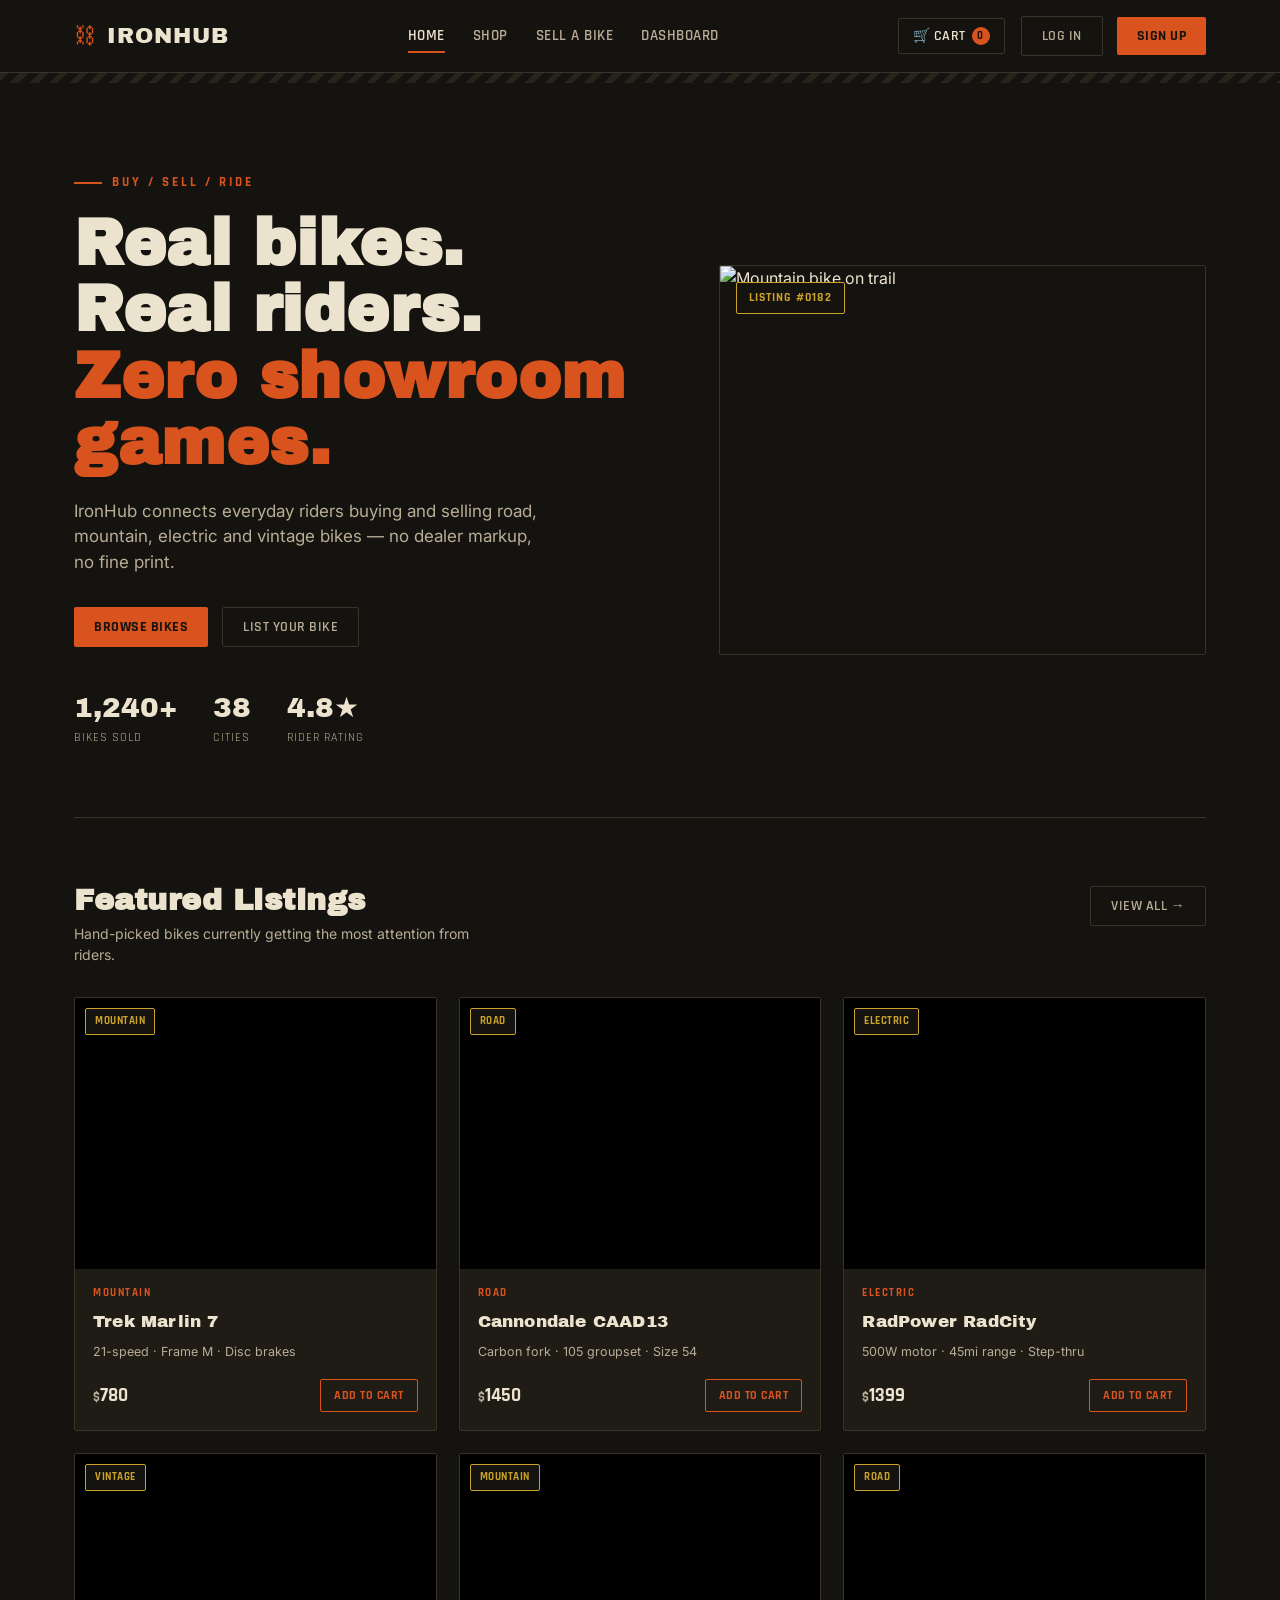
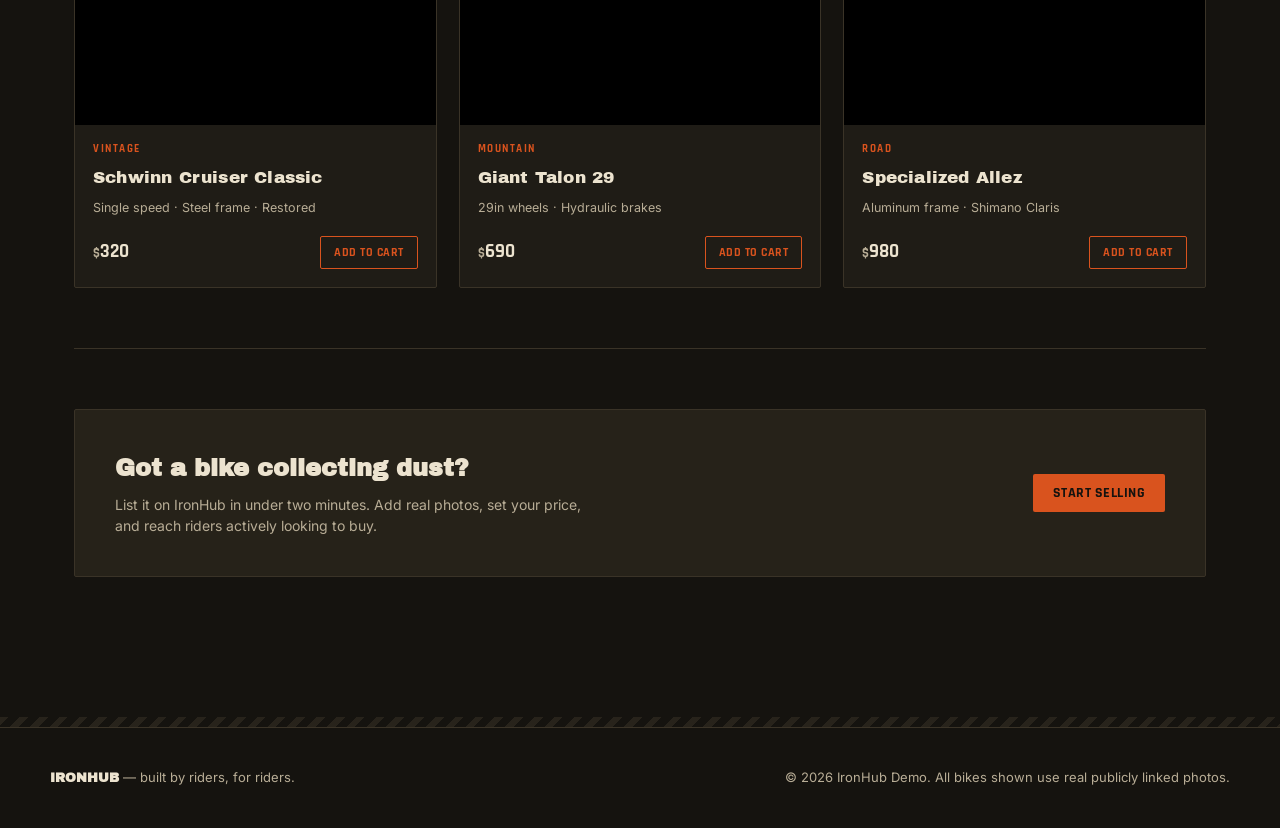
==== index.html @ fb8ee3e2 "First commit" ====
<!DOCTYPE html>
<html lang="en">
<head>
<meta charset="UTF-8">
<meta name="viewport" content="width=device-width, initial-scale=1.0">
<title>IRONHUB — Bikes Bought & Sold</title>
<link rel="preconnect" href="https://fonts.googleapis.com">
<link href="https://fonts.googleapis.com/css2?family=Rajdhani:wght@500;600;700&family=Archivo+Black&family=Inter:wght@400;500;600&display=swap" rel="stylesheet">
<link rel="stylesheet" href="style.css">
</head>
<body>

<!-- ===================== HEADER ===================== -->
<header>
  <div class="nav-wrap">
    <div class="brand" onclick="goTo('home')" style="cursor:pointer;"><span class="dot">⛓</span> IRONHUB</div>
    <nav class="links">
      <a href="#" onclick="goTo('home')" data-view="home">Home</a>
      <a href="#" onclick="goTo('shop')" data-view="shop">Shop</a>
      <a href="#" onclick="goTo('sell')" data-view="sell">Sell a Bike</a>
      <a href="#" onclick="goTo('dashboard')" data-view="dashboard">Dashboard</a>
    </nav>
    <div class="nav-right">
      <button class="icon-btn" onclick="openCart()">🛒 Cart <span class="cart-count" id="cartCount">0</span></button>
      <span id="authArea"></span>
    </div>
  </div>
</header>
<div class="tread"></div>

<main>

  <!-- ===================== HOME VIEW ===================== -->
  <section class="view active" id="view-home">
    <div class="hero">
      <div class="hero-grid">
        <div>
          <div class="eyebrow">Buy / Sell / Ride</div>
          <h1>Real bikes.<br>Real riders.<br><span>Zero showroom games.</span></h1>
          <p class="lead">IronHub connects everyday riders buying and selling road, mountain, electric and vintage bikes — no dealer markup, no fine print.</p>
          <div class="hero-ctas">
            <button class="btn-primary" onclick="goTo('shop')">Browse Bikes</button>
            <button class="btn-ghost" onclick="goTo('sell')">List Your Bike</button>
          </div>
          <div class="hero-stats">
            <div class="stat"><div class="num">1,240+</div><div class="lbl">Bikes Sold</div></div>
            <div class="stat"><div class="num">38</div><div class="lbl">Cities</div></div>
            <div class="stat"><div class="num">4.8★</div><div class="lbl">Rider Rating</div></div>
          </div>
        </div>
        <div class="hero-photo">
          <span class="tag-stamp">Listing #0182</span>
          <img src="https://images.unsplash.com/photo-1485965120184-e220f721d03e?w=900&q=80" alt="Mountain bike on trail">
        </div>
      </div>
    </div>

    <div class="section">
      <div class="section-head">
        <div><h2>Featured Listings</h2><p>Hand-picked bikes currently getting the most attention from riders.</p></div>
        <button class="btn-ghost" onclick="goTo('shop')">View All →</button>
      </div>
      <div class="grid" id="featuredGrid"></div>
    </div>

    <div class="section" style="border-bottom:none;">
      <div class="sell-banner">
        <div>
          <h3>Got a bike collecting dust?</h3>
          <p>List it on IronHub in under two minutes. Add real photos, set your price, and reach riders actively looking to buy.</p>
        </div>
        <button class="btn-primary" onclick="goTo('sell')">Start Selling</button>
      </div>
    </div>
  </section>

  <!-- ===================== SHOP VIEW ===================== -->
  <section class="view" id="view-shop">
    <div class="section-head" style="margin-top:40px;">
      <div><h2>All Bikes</h2><p>Filter by category to find the right ride.</p></div>
    </div>
    <div class="filter-bar" id="filterBar"></div>
    <div class="grid" id="shopGrid"></div>
  </section>

  <!-- ===================== SELL VIEW ===================== -->
  <section class="view" id="view-sell">
    <div class="auth-wrap" style="max-width:560px;">
      <div class="auth-card">
        <h2>List Your Bike</h2>
        <p class="sub">Paste a real photo link (e.g. copied from Chrome — right click an image → "Copy image address") and fill in the details below.</p>
        <div class="form-msg" id="sellMsg"></div>
        <form id="sellForm">
          <div class="field">
            <label>Bike Title</label>
            <input type="text" id="sellTitle" placeholder="e.g. Trek Marlin 7 Mountain Bike" required>
          </div>
          <div class="field-row">
            <div class="field">
              <label>Category</label>
              <select id="sellCategory">
                <option>Mountain</option>
                <option>Road</option>
                <option>Electric</option>
                <option>Vintage</option>
                <option>Kids</option>
                <option>Yamaha</option>
                <option>KTM</option>
                <option>Honda</option>
                <option>Bajaj</option>
                <option>Royal Enfield</option>
                <option>Triumph</option>
                <option>Benelli</option>
                <option>Ducati</option>
                <option>Italian Bike</option>
              </select>
            </div>
            <div class="field">
              <label>Price (USD)</label>
              <input type="number" id="sellPrice" placeholder="450" min="1" required>
            </div>
          </div>
          <div class="field">
            <label>Condition / Specs</label>
            <input type="text" id="sellSpecs" placeholder="e.g. 21-speed, frame size M, used 1 year">
          </div>
          <div class="field">
            <label>Image URL (paste link copied from Chrome)</label>
            <input type="url" id="sellImage" placeholder="https://..." required oninput="previewListingImage()">
            <div class="listing-photo-preview" id="listingPreview">Photo preview will appear here</div>
          </div>
          <button class="btn-primary btn-block" type="submit">Publish Listing</button>
        </form>
      </div>
    </div>
  </section>

  <!-- ===================== LOGIN VIEW ===================== -->
  <section class="view" id="view-login">
    <div class="auth-wrap">
      <div class="auth-card">
        <h2>Welcome back</h2>
        <p class="sub">Log in to manage orders and listings.</p>
        <div class="form-msg" id="loginMsg"></div>
        <form id="loginForm">
          <div class="field">
            <label>Email</label>
            <input type="email" id="loginEmail" required>
          </div>
          <div class="field">
            <label>Password</label>
            <input type="password" id="loginPassword" required>
          </div>
          <button class="btn-primary btn-block" type="submit">Log In</button>
        </form>
        <p class="auth-switch">New here? <a href="#" onclick="goTo('signup')">Create an account</a></p>
        <p class="center-note">Demo tip: sign up first — accounts are stored locally in your browser.</p>
      </div>
    </div>
  </section>

  <!-- ===================== SIGNUP VIEW ===================== -->
  <section class="view" id="view-signup">
    <div class="auth-wrap">
      <div class="auth-card">
        <h2>Create your account</h2>
        <p class="sub">Join IronHub to buy or sell bikes.</p>
        <div class="form-msg" id="signupMsg"></div>
        <form id="signupForm">
          <div class="field">
            <label>Full Name</label>
            <input type="text" id="signupName" required>
          </div>
          <div class="field">
            <label>Email</label>
            <input type="email" id="signupEmail" required>
          </div>
          <div class="field">
            <label>Password</label>
            <input type="password" id="signupPassword" required minlength="4">
          </div>
          <button class="btn-primary btn-block" type="submit">Sign Up</button>
        </form>
        <p class="auth-switch">Already have an account? <a href="#" onclick="goTo('login')">Log in</a></p>
      </div>
    </div>
  </section>

  <!-- ===================== DASHBOARD VIEW ===================== -->
  <section class="view" id="view-dashboard">
    <div class="dash-grid" style="margin-top:40px;">
      <div class="dash-side">
        <div class="dash-avatar" id="dashAvatar">?</div>
        <h4 id="dashName">Guest</h4>
        <div class="email" id="dashEmail">Not logged in</div>
        <div class="dash-nav">
          <button class="active" data-panel="overview" onclick="setDashPanel('overview')">Overview</button>
          <button data-panel="orders" onclick="setDashPanel('orders')">My Orders</button>
          <button data-panel="listings" onclick="setDashPanel('listings')">My Listings</button>
          <button data-panel="profile" onclick="setDashPanel('profile')">Profile</button>
        </div>
      </div>
      <div class="dash-panel" id="dashPanel"></div>
    </div>
  </section>

  <!-- ===================== CHECKOUT VIEW ===================== -->
  <section class="view" id="view-checkout">
    <div class="section-head" style="margin-top:40px;">
      <div><h2>Checkout</h2><p>Review your order and complete payment.</p></div>
    </div>
    <div class="checkout-grid">
      <div>
        <div class="summary-card" style="margin-bottom:20px;">
          <h3 style="font-family:var(--font-display);font-size:18px;margin-bottom:14px;">Shipping Details</h3>
          <div class="field-row">
            <div class="field"><label>Full Name</label><input type="text" id="shipName" required></div>
            <div class="field"><label>Phone</label><input type="text" id="shipPhone" required></div>
          </div>
          <div class="field"><label>Address</label><input type="text" id="shipAddress" required></div>
          <div class="field-row">
            <div class="field"><label>City</label><input type="text" id="shipCity" required></div>
            <div class="field"><label>ZIP Code</label><input type="text" id="shipZip" required></div>
          </div>
        </div>

        <div class="summary-card">
          <h3 style="font-family:var(--font-display);font-size:18px;margin-bottom:14px;">Payment Method</h3>
          <div class="pay-methods">
            <button class="pay-method active" data-method="card" onclick="setPayMethod('card')">Card</button>
            <button class="pay-method" data-method="upi" onclick="setPayMethod('upi')">UPI</button>
            <button class="pay-method" data-method="cod" onclick="setPayMethod('cod')">Cash on Delivery</button>
          </div>

          <div id="payCardFields">
            <div class="card-art">
              <div class="row"><span>IRONHUB CARD</span><span>💳</span></div>
              <div class="num" id="cardArtNum">•••• •••• •••• ••••</div>
              <div class="row"><span id="cardArtName">CARD HOLDER</span><span id="cardArtExp">MM/YY</span></div>
            </div>
            <div class="field"><label>Card Number</label><input type="text" id="cardNumber" placeholder="4242 4242 4242 4242" maxlength="19" oninput="formatCardNumber(this)"></div>
            <div class="field-row">
              <div class="field"><label>Card Holder Name</label><input type="text" id="cardName" placeholder="Name on card"></div>
            </div>
            <div class="field-row">
              <div class="field"><label>Expiry</label><input type="text" id="cardExpiry" placeholder="MM/YY" maxlength="5"></div>
              <div class="field"><label>CVV</label><input type="password" id="cardCvv" placeholder="•••" maxlength="3"></div>
            </div>
          </div>
          <div id="payUpiFields" style="display:none;">
            <div class="field"><label>UPI ID</label><input type="text" id="upiId" placeholder="yourname@bank"></div>
          </div>
          <div id="payCodNote" style="display:none;color:var(--bone-dim);font-size:13px;padding:10px 0;">Pay in cash when your bike arrives. A small COD verification fee may apply.</div>

          <div class="form-msg" id="checkoutMsg"></div>
          <button class="btn-primary btn-block" onclick="placeOrder()" style="margin-top:10px;">Place Order & Pay</button>
        </div>
      </div>

      <div class="summary-card">
        <h3 style="font-family:var(--font-display);font-size:18px;margin-bottom:14px;">Order Summary</h3>
        <div id="checkoutItems"></div>
        <div class="summary-line"><span>Subtotal</span><span id="sumSubtotal">$0</span></div>
        <div class="summary-line"><span>Shipping</span><span id="sumShipping">$25</span></div>
        <div class="summary-line"><span>Tax (8%)</span><span id="sumTax">$0</span></div>
        <div class="summary-line total"><span>Total</span><span id="sumTotal">$0</span></div>
      </div>
    </div>
  </section>

  <!-- ===================== ORDER SUCCESS VIEW ===================== -->
  <section class="view" id="view-success">
    <div class="auth-wrap" style="text-align:center;">
      <div class="auth-card">
        <div style="font-size:50px;margin-bottom:10px;">✅</div>
        <h2>Order Confirmed!</h2>
        <p class="sub" id="successText">Your bike is on its way.</p>
        <button class="btn-primary btn-block" onclick="goTo('dashboard'); setDashPanel('orders');">View My Orders</button>
        <button class="btn-ghost btn-block" style="margin-top:10px;" onclick="goTo('shop')">Continue Shopping</button>
      </div>
    </div>
  </section>

</main>

<div class="tread"></div>
<footer>
  <div class="footer-wrap">
    <div><strong style="font-family:var(--font-display);color:var(--bone);">IRONHUB</strong> — built by riders, for riders.</div>
    <div>© 2026 IronHub Demo. All bikes shown use real publicly linked photos.</div>
  </div>
</footer>

<!-- ===================== CART DRAWER ===================== -->
<div class="drawer-overlay" id="drawerOverlay" onclick="closeCart()"></div>
<div class="drawer" id="cartDrawer">
  <div class="drawer-head">
    <h3>Your Cart</h3>
    <button class="drawer-close" onclick="closeCart()">×</button>
  </div>
  <div class="drawer-body" id="drawerBody"></div>
  <div class="drawer-foot">
    <div class="total-row"><span>Total</span><span id="drawerTotal">$0</span></div>
    <button class="btn-primary btn-block" onclick="goToCheckout()">Checkout</button>
  </div>
</div>

<script src="script.js"></script>
</body>
</html>
---- style.css ----
/* ===================== TOKENS ===================== */
:root{
  --asphalt:#15130F;
  --panel:#1F1C16;
  --panel2:#262219;
  --line:#3A3327;
  --bone:#ECE3CF;
  --bone-dim:#B8AD96;
  --rust:#D9531E;
  --rust-dark:#A23F16;
  --brass:#C9A227;
  --green-ok:#5C8A4E;
  --red-err:#C0392B;
  --radius:2px;
  --font-display:'Archivo Black', sans-serif;
  --font-mech:'Rajdhani', sans-serif;
  --font-body:'Inter', sans-serif;
}
*{margin:0;padding:0;box-sizing:border-box;}
html{scroll-behavior:smooth;}
body{
  background:var(--asphalt);
  color:var(--bone);
  font-family:var(--font-body);
  line-height:1.5;
  min-height:100vh;
}
a{color:inherit;text-decoration:none;}
button{font-family:var(--font-mech);cursor:pointer;border:none;background:none;color:inherit;}
input,select,textarea{font-family:var(--font-body);}
:focus-visible{outline:2px solid var(--brass);outline-offset:2px;}
img{display:block;max-width:100%;}

/* tire tread divider */
.tread{
  height:10px;
  background-image:repeating-linear-gradient(135deg, var(--line) 0 6px, transparent 6px 14px);
  opacity:.5;
}

/* ===================== HEADER ===================== */
header{
  position:sticky;top:0;z-index:50;
  background:var(--asphalt);
  border-bottom:1px solid var(--line);
}
.nav-wrap{
  max-width:1180px;margin:0 auto;padding:16px 24px;
  display:flex;align-items:center;justify-content:space-between;gap:24px;
}
.brand{
  font-family:var(--font-display);
  font-size:22px;letter-spacing:1px;
  display:flex;align-items:center;gap:10px;
}
.brand .dot{color:var(--rust);}
nav.links{display:flex;gap:28px;align-items:center;font-family:var(--font-mech);font-weight:600;font-size:15px;letter-spacing:.5px;text-transform:uppercase;}
nav.links a{color:var(--bone-dim);transition:color .15s;position:relative;padding:4px 0;}
nav.links a:hover, nav.links a.active{color:var(--bone);}
nav.links a.active::after{content:'';position:absolute;left:0;right:0;bottom:-2px;height:2px;background:var(--rust);}
.nav-right{display:flex;align-items:center;gap:16px;}
.icon-btn{
  display:flex;align-items:center;gap:6px;
  font-family:var(--font-mech);font-weight:600;font-size:14px;text-transform:uppercase;letter-spacing:.5px;
  color:var(--bone);padding:8px 14px;border:1px solid var(--line);border-radius:var(--radius);
  transition:border-color .15s, background .15s;
}
.icon-btn:hover{border-color:var(--rust);background:var(--panel);}
.cart-count{
  background:var(--rust);color:var(--asphalt);font-size:11px;font-weight:700;
  border-radius:50%;width:18px;height:18px;display:flex;align-items:center;justify-content:center;
}
.btn-primary{
  background:var(--rust);color:var(--asphalt);font-weight:700;
  padding:10px 20px;border-radius:var(--radius);text-transform:uppercase;letter-spacing:.5px;font-size:14px;
  transition:background .15s, transform .1s;
}
.btn-primary:hover{background:#E8662E;}
.btn-primary:active{transform:scale(.98);}
.btn-ghost{
  border:1px solid var(--line);padding:10px 20px;border-radius:var(--radius);
  text-transform:uppercase;font-size:14px;letter-spacing:.5px;font-weight:600;color:var(--bone-dim);
  transition:all .15s;
}
.btn-ghost:hover{border-color:var(--bone-dim);color:var(--bone);}
.btn-block{width:100%;display:block;text-align:center;}

/* mobile nav toggle */
.burger{display:none;font-size:24px;color:var(--bone);}
@media (max-width:860px){
  nav.links{display:none;}
  .burger{display:block;}
}

/* ===================== LAYOUT ===================== */
main{max-width:1180px;margin:0 auto;padding:0 24px 80px;}
.view{display:none;}
.view.active{display:block;}

/* ===================== HERO ===================== */
.hero{
  position:relative;
  padding:90px 0 70px;
  border-bottom:1px solid var(--line);
  overflow:hidden;
}
.hero-grid{display:grid;grid-template-columns:1.1fr .9fr;gap:50px;align-items:center;}
@media(max-width:860px){.hero-grid{grid-template-columns:1fr;}}
.eyebrow{
  font-family:var(--font-mech);color:var(--rust);text-transform:uppercase;letter-spacing:3px;font-size:13px;font-weight:700;
  margin-bottom:18px;display:flex;align-items:center;gap:10px;
}
.eyebrow::before{content:'';width:28px;height:2px;background:var(--rust);}
.hero h1{
  font-family:var(--font-display);
  font-size:clamp(40px,6vw,64px);
  line-height:1.04;
  letter-spacing:.5px;
  margin-bottom:22px;
}
.hero h1 span{color:var(--rust);}
.hero p.lead{color:var(--bone-dim);font-size:17px;max-width:480px;margin-bottom:32px;}
.hero-ctas{display:flex;gap:14px;margin-bottom:40px;}
.hero-stats{display:flex;gap:36px;}
.stat .num{font-family:var(--font-display);font-size:28px;color:var(--bone);}
.stat .lbl{font-family:var(--font-mech);font-size:12px;text-transform:uppercase;letter-spacing:1px;color:var(--bone-dim);}
.hero-photo{
  position:relative;border:1px solid var(--line);border-radius:var(--radius);overflow:hidden;
  aspect-ratio:4/3.2;
}
.hero-photo img{width:100%;height:100%;object-fit:cover;}
.tag-stamp{
  position:absolute;top:16px;left:16px;
  background:var(--asphalt);border:1px solid var(--brass);color:var(--brass);
  font-family:var(--font-mech);font-weight:700;font-size:12px;letter-spacing:1px;text-transform:uppercase;
  padding:6px 12px;border-radius:var(--radius);
}

/* ===================== SECTION HEADERS ===================== */
.section{padding:60px 0;border-bottom:1px solid var(--line);}
.section-head{display:flex;justify-content:space-between;align-items:baseline;margin-bottom:32px;gap:20px;flex-wrap:wrap;}
.section-head h2{font-family:var(--font-display);font-size:30px;letter-spacing:.5px;}
.section-head p{color:var(--bone-dim);font-size:14px;max-width:420px;}

/* ===================== FILTER BAR ===================== */
.filter-bar{
  display:flex;gap:10px;flex-wrap:wrap;margin-bottom:30px;
}
.chip{
  font-family:var(--font-mech);font-size:13px;text-transform:uppercase;letter-spacing:.5px;font-weight:600;
  padding:8px 16px;border:1px solid var(--line);border-radius:20px;color:var(--bone-dim);
  transition:all .15s;
}
.chip:hover{border-color:var(--bone-dim);}
.chip.active{background:var(--rust);border-color:var(--rust);color:var(--asphalt);}

/* ===================== PRODUCT GRID ===================== */
.grid{display:grid;grid-template-columns:repeat(3,1fr);gap:22px;}
@media(max-width:980px){.grid{grid-template-columns:repeat(2,1fr);}}
@media(max-width:620px){.grid{grid-template-columns:1fr;}}

.card{
  background:var(--panel);
  border:1px solid var(--line);
  border-radius:var(--radius);
  overflow:hidden;
  transition:border-color .2s, transform .2s;
  display:flex;flex-direction:column;
}
.card:hover{border-color:var(--rust);transform:translateY(-3px);}
.card-photo{position:relative;aspect-ratio:4/3;overflow:hidden;background:#000;}
.card-photo img{width:100%;height:100%;object-fit:cover;transition:transform .4s;}
.card:hover .card-photo img{transform:scale(1.06);}
.card-badge{
  position:absolute;top:10px;left:10px;background:var(--asphalt);color:var(--brass);
  font-family:var(--font-mech);font-size:11px;font-weight:700;letter-spacing:.5px;text-transform:uppercase;
  padding:4px 9px;border-radius:var(--radius);border:1px solid var(--brass);
}
.card-body{padding:16px 18px 18px;display:flex;flex-direction:column;gap:8px;flex:1;}
.card-cat{font-family:var(--font-mech);font-size:11px;letter-spacing:1.5px;text-transform:uppercase;color:var(--rust);font-weight:700;}
.card-title{font-family:var(--font-display);font-size:17px;letter-spacing:.2px;}
.card-spec{font-size:12.5px;color:var(--bone-dim);}
.card-foot{display:flex;align-items:center;justify-content:space-between;margin-top:auto;padding-top:10px;}
.card-price{font-family:var(--font-mech);font-weight:700;font-size:19px;}
.card-price .cur{font-size:13px;color:var(--bone-dim);}
.add-btn{
  background:transparent;border:1px solid var(--rust);color:var(--rust);
  font-size:12px;font-weight:700;text-transform:uppercase;letter-spacing:.5px;
  padding:8px 13px;border-radius:var(--radius);transition:all .15s;
}
.add-btn:hover{background:var(--rust);color:var(--asphalt);}
.add-btn:disabled{opacity:.5;cursor:default;}

/* ===================== SELL CTA ===================== */
.sell-banner{
  background:var(--panel2);border:1px solid var(--line);border-radius:var(--radius);
  padding:40px;display:flex;justify-content:space-between;align-items:center;gap:24px;flex-wrap:wrap;
}
.sell-banner h3{font-family:var(--font-display);font-size:24px;margin-bottom:8px;}
.sell-banner p{color:var(--bone-dim);font-size:14px;max-width:480px;}

/* ===================== FOOTER ===================== */
footer{border-top:1px solid var(--line);padding:40px 24px;}
.footer-wrap{max-width:1180px;margin:0 auto;display:flex;justify-content:space-between;flex-wrap:wrap;gap:20px;color:var(--bone-dim);font-size:13px;}

/* ===================== AUTH FORMS ===================== */
.auth-wrap{max-width:420px;margin:60px auto;}
.auth-card{background:var(--panel);border:1px solid var(--line);border-radius:var(--radius);padding:36px;}
.auth-card h2{font-family:var(--font-display);font-size:26px;margin-bottom:6px;}
.auth-card .sub{color:var(--bone-dim);font-size:13px;margin-bottom:28px;}
.field{margin-bottom:18px;}
.field label{display:block;font-family:var(--font-mech);font-size:12px;text-transform:uppercase;letter-spacing:1px;color:var(--bone-dim);margin-bottom:6px;font-weight:600;}
.field input, .field select, .field textarea{
  width:100%;background:var(--asphalt);border:1px solid var(--line);color:var(--bone);
  padding:11px 13px;border-radius:var(--radius);font-size:14px;transition:border-color .15s;
}
.field input:focus, .field select:focus, .field textarea:focus{border-color:var(--rust);}
.field-error{color:var(--red-err);font-size:12px;margin-top:5px;display:none;}
.field-row{display:flex;gap:12px;}
.field-row .field{flex:1;}
.auth-switch{margin-top:20px;text-align:center;font-size:13px;color:var(--bone-dim);}
.auth-switch a{color:var(--rust);font-weight:600;}
.form-msg{
  padding:10px 13px;border-radius:var(--radius);font-size:13px;margin-bottom:18px;display:none;
}
.form-msg.error{background:rgba(192,57,43,.15);border:1px solid var(--red-err);color:#ff8b7c;display:block;}
.form-msg.success{background:rgba(92,138,78,.15);border:1px solid var(--green-ok);color:#9fd98a;display:block;}

/* ===================== DASHBOARD ===================== */
.dash-grid{display:grid;grid-template-columns:240px 1fr;gap:30px;}
@media(max-width:760px){.dash-grid{grid-template-columns:1fr;}}
.dash-side{background:var(--panel);border:1px solid var(--line);border-radius:var(--radius);padding:24px;height:fit-content;}
.dash-avatar{width:56px;height:56px;border-radius:50%;background:var(--rust);color:var(--asphalt);font-family:var(--font-display);font-size:20px;display:flex;align-items:center;justify-content:center;margin-bottom:14px;}
.dash-side h4{font-family:var(--font-mech);font-size:15px;margin-bottom:2px;}
.dash-side .email{font-size:12px;color:var(--bone-dim);margin-bottom:20px;word-break:break-all;}
.dash-nav button{
  display:block;width:100%;text-align:left;padding:10px 12px;border-radius:var(--radius);
  font-size:13px;color:var(--bone-dim);font-weight:600;text-transform:uppercase;letter-spacing:.5px;margin-bottom:4px;
  transition:all .15s;
}
.dash-nav button:hover{background:var(--panel2);color:var(--bone);}
.dash-nav button.active{background:var(--rust);color:var(--asphalt);}
.dash-panel{background:var(--panel);border:1px solid var(--line);border-radius:var(--radius);padding:30px;}
.dash-panel h3{font-family:var(--font-display);font-size:22px;margin-bottom:20px;}
.kpi-row{display:flex;gap:16px;margin-bottom:28px;flex-wrap:wrap;}
.kpi{flex:1;min-width:130px;background:var(--panel2);border:1px solid var(--line);border-radius:var(--radius);padding:16px;}
.kpi .num{font-family:var(--font-display);font-size:24px;color:var(--rust);}
.kpi .lbl{font-size:12px;color:var(--bone-dim);text-transform:uppercase;letter-spacing:.5px;margin-top:4px;}
.order-row{
  display:flex;justify-content:space-between;align-items:center;gap:14px;
  padding:14px 0;border-bottom:1px solid var(--line);flex-wrap:wrap;
}
.order-row:last-child{border-bottom:none;}
.order-thumb{width:54px;height:54px;border-radius:var(--radius);overflow:hidden;background:#000;flex-shrink:0;}
.order-thumb img{width:100%;height:100%;object-fit:cover;}
.order-info{flex:1;min-width:140px;}
.order-info .name{font-weight:600;font-size:14px;}
.order-info .meta{font-size:12px;color:var(--bone-dim);}
.status-pill{
  font-size:11px;font-weight:700;text-transform:uppercase;letter-spacing:.5px;padding:5px 11px;border-radius:20px;
}
.status-pill.confirmed{background:rgba(92,138,78,.2);color:#9fd98a;}
.status-pill.transit{background:rgba(201,162,39,.2);color:var(--brass);}
.empty-state{text-align:center;padding:50px 20px;color:var(--bone-dim);}
.empty-state .big{font-family:var(--font-display);font-size:40px;color:var(--line);margin-bottom:10px;}

/* listing form for sell */
.listing-photo-preview{
  width:100%;aspect-ratio:16/9;border:1px dashed var(--line);border-radius:var(--radius);
  display:flex;align-items:center;justify-content:center;overflow:hidden;background:var(--asphalt);margin-top:8px;color:var(--bone-dim);font-size:13px;
}
.listing-photo-preview img{width:100%;height:100%;object-fit:cover;}

/* ===================== CART DRAWER ===================== */
.drawer-overlay{
  position:fixed;inset:0;background:rgba(0,0,0,.6);z-index:90;display:none;
}
.drawer-overlay.open{display:block;}
.drawer{
  position:fixed;top:0;right:0;height:100%;width:400px;max-width:92vw;
  background:var(--panel);border-left:1px solid var(--line);z-index:91;
  transform:translateX(100%);transition:transform .25s ease;
  display:flex;flex-direction:column;
}
.drawer.open{transform:translateX(0);}
.drawer-head{padding:20px 22px;border-bottom:1px solid var(--line);display:flex;justify-content:space-between;align-items:center;}
.drawer-head h3{font-family:var(--font-display);font-size:18px;}
.drawer-close{font-size:22px;color:var(--bone-dim);}
.drawer-body{flex:1;overflow-y:auto;padding:18px 22px;}
.cart-item{display:flex;gap:12px;padding:14px 0;border-bottom:1px solid var(--line);}
.cart-item img{width:64px;height:64px;object-fit:cover;border-radius:var(--radius);}
.cart-item-info{flex:1;}
.cart-item-info .name{font-weight:600;font-size:14px;}
.cart-item-info .price{color:var(--rust);font-weight:700;font-size:13px;margin-top:4px;}
.qty-control{display:flex;align-items:center;gap:8px;margin-top:8px;}
.qty-control button{width:24px;height:24px;border:1px solid var(--line);border-radius:var(--radius);font-size:14px;}
.remove-link{font-size:11px;color:var(--bone-dim);text-decoration:underline;margin-top:6px;display:inline-block;}
.drawer-foot{padding:20px 22px;border-top:1px solid var(--line);}
.drawer-foot .total-row{display:flex;justify-content:space-between;margin-bottom:14px;font-family:var(--font-mech);font-weight:700;font-size:17px;}

/* ===================== CHECKOUT ===================== */
.checkout-grid{display:grid;grid-template-columns:1.3fr 1fr;gap:30px;}
@media(max-width:800px){.checkout-grid{grid-template-columns:1fr;}}
.summary-card{background:var(--panel);border:1px solid var(--line);border-radius:var(--radius);padding:24px;height:fit-content;}
.summary-line{display:flex;justify-content:space-between;font-size:14px;padding:8px 0;color:var(--bone-dim);}
.summary-line.total{color:var(--bone);font-weight:700;font-size:18px;border-top:1px solid var(--line);margin-top:10px;padding-top:14px;font-family:var(--font-mech);}
.pay-methods{display:flex;gap:10px;margin-bottom:20px;}
.pay-method{
  flex:1;border:1px solid var(--line);border-radius:var(--radius);padding:12px;text-align:center;
  font-family:var(--font-mech);font-size:13px;font-weight:600;text-transform:uppercase;letter-spacing:.5px;color:var(--bone-dim);
}
.pay-method.active{border-color:var(--rust);color:var(--rust);background:rgba(217,83,30,.08);}
.card-art{
  background:linear-gradient(135deg, #2b2620, #1a1712);border:1px solid var(--line);border-radius:8px;
  padding:20px;margin-bottom:20px;font-family:var(--font-mech);
}
.card-art .num{font-size:18px;letter-spacing:2px;margin:18px 0 14px;}
.card-art .row{display:flex;justify-content:space-between;font-size:11px;color:var(--bone-dim);text-transform:uppercase;}

.toast{
  position:fixed;bottom:24px;right:24px;background:var(--panel);border:1px solid var(--brass);color:var(--bone);
  padding:14px 20px;border-radius:var(--radius);font-size:14px;z-index:200;
  display:flex;align-items:center;gap:10px;box-shadow:0 8px 24px rgba(0,0,0,.4);
  animation:toastIn .25s ease;
}
@keyframes toastIn{from{transform:translateY(20px);opacity:0;}to{transform:translateY(0);opacity:1;}}

.center-note{text-align:center;color:var(--bone-dim);font-size:13px;margin-top:18px;}

@media (prefers-reduced-motion: reduce){
  *{transition:none !important;animation:none !important;}
}
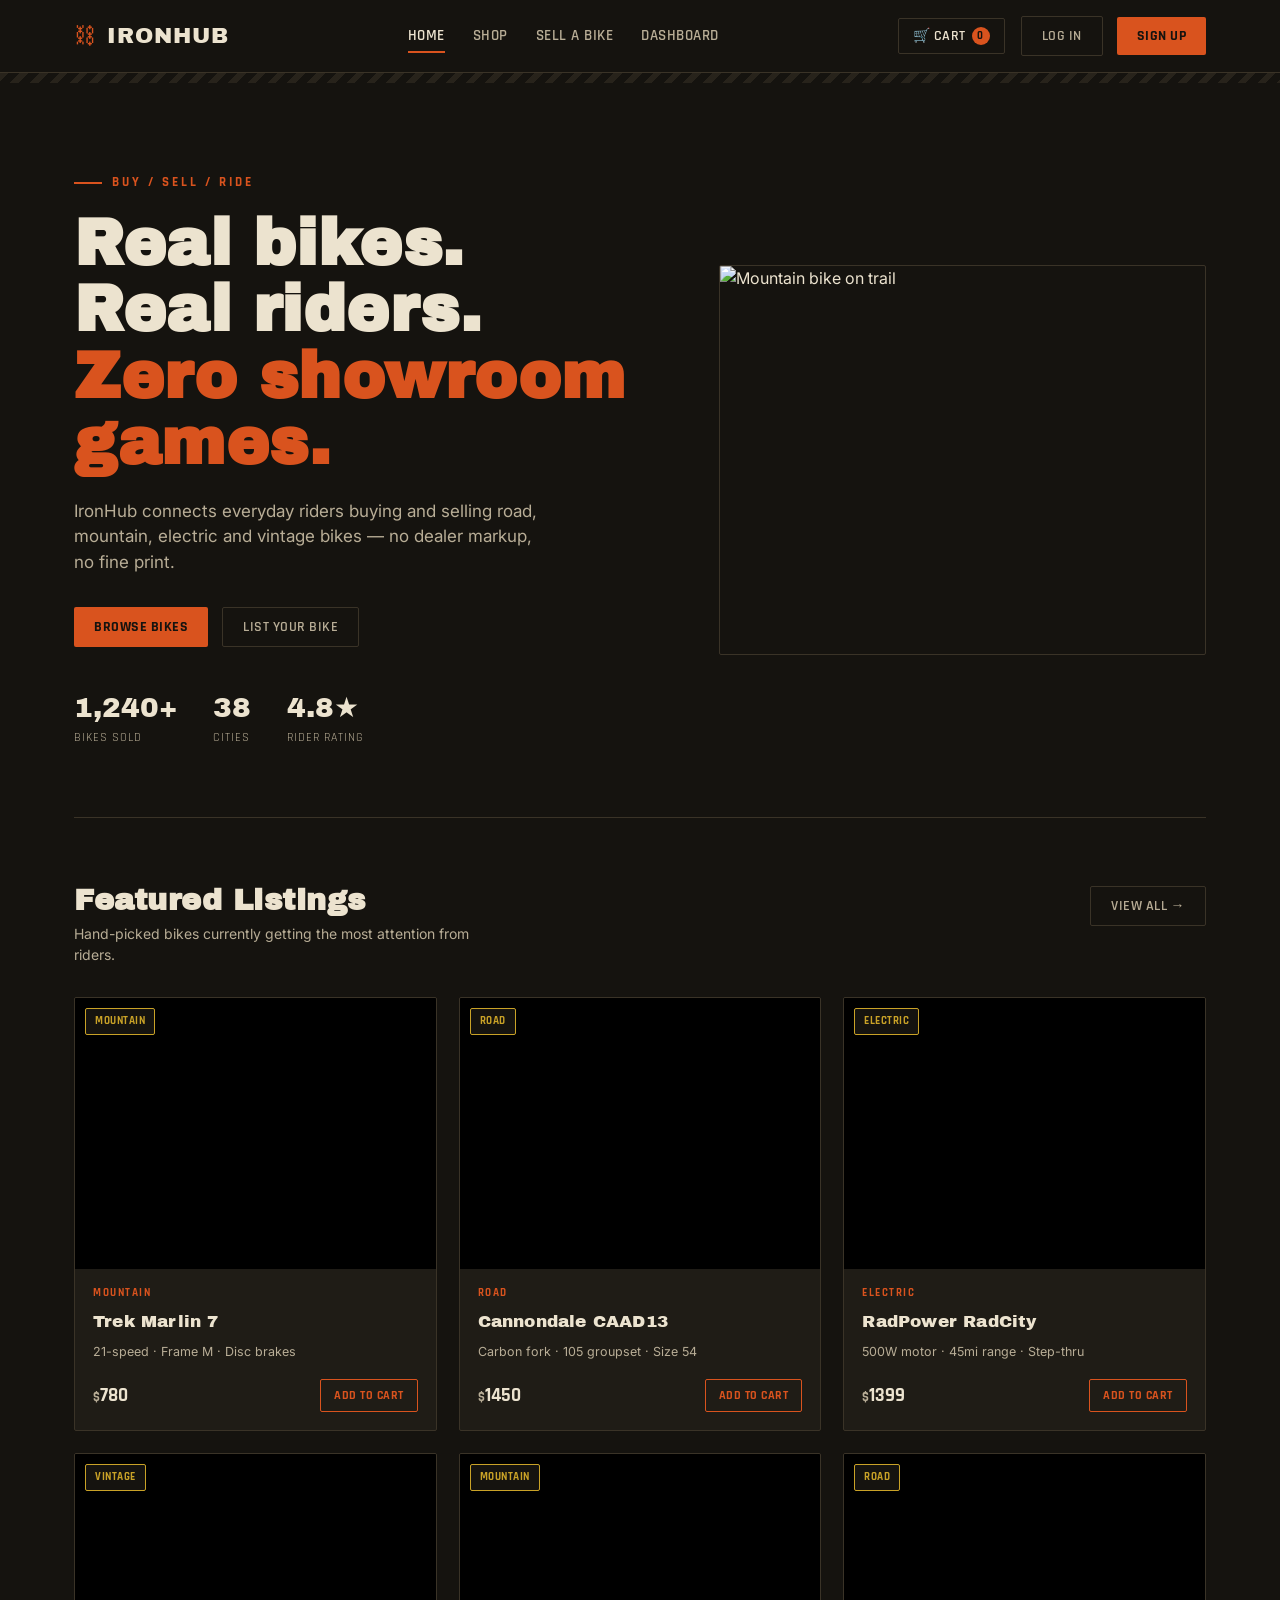
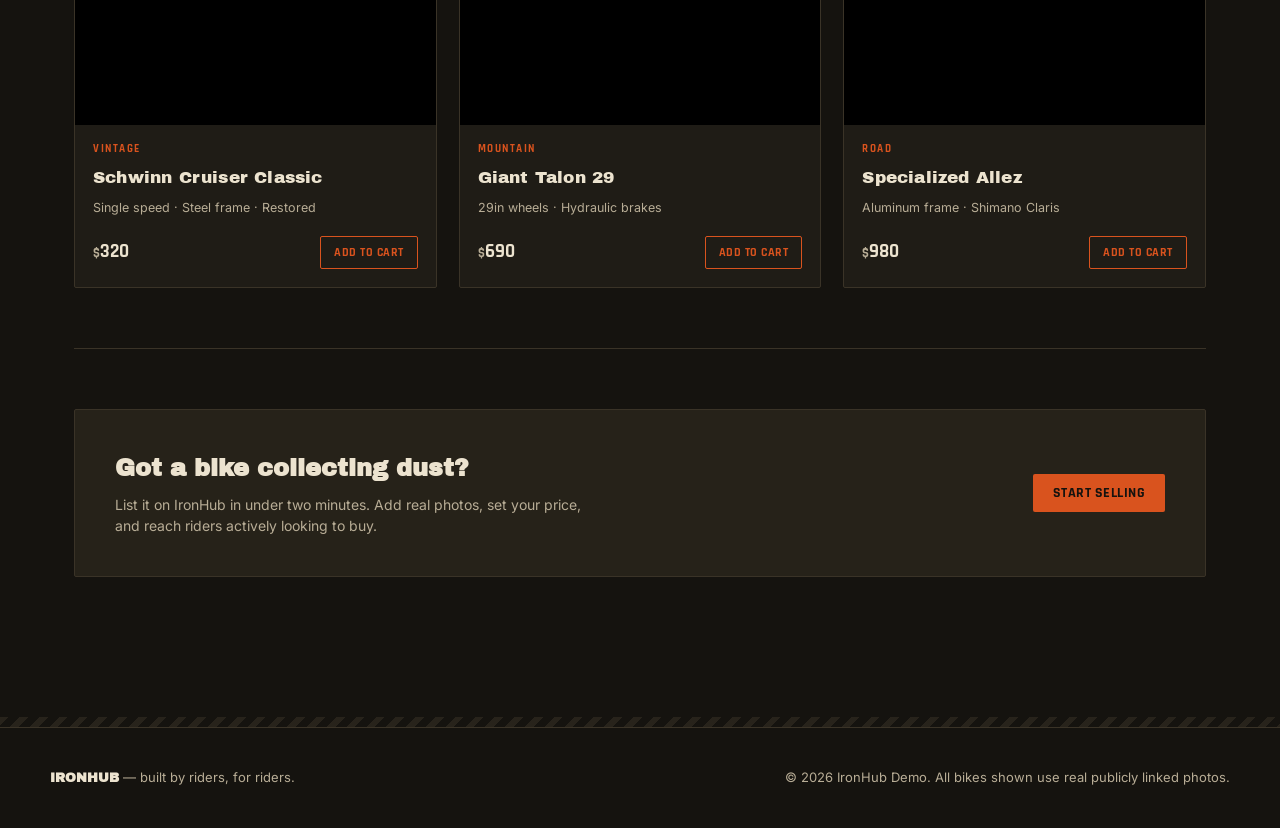
==== commit fbd982f0: "Updated Code" ====
--- a/index.html
+++ b/index.html
@@ -49,8 +49,8 @@
           </div>
         </div>
         <div class="hero-photo">
-          <span class="tag-stamp">Listing #0182</span>
-          <img src="https://images.unsplash.com/photo-1485965120184-e220f721d03e?w=900&q=80" alt="Mountain bike on trail">
+        
+          <img src="https://wallpaperaccess.com/full/1398132.jpg" alt="Mountain bike on trail">
         </div>
       </div>
     </div>
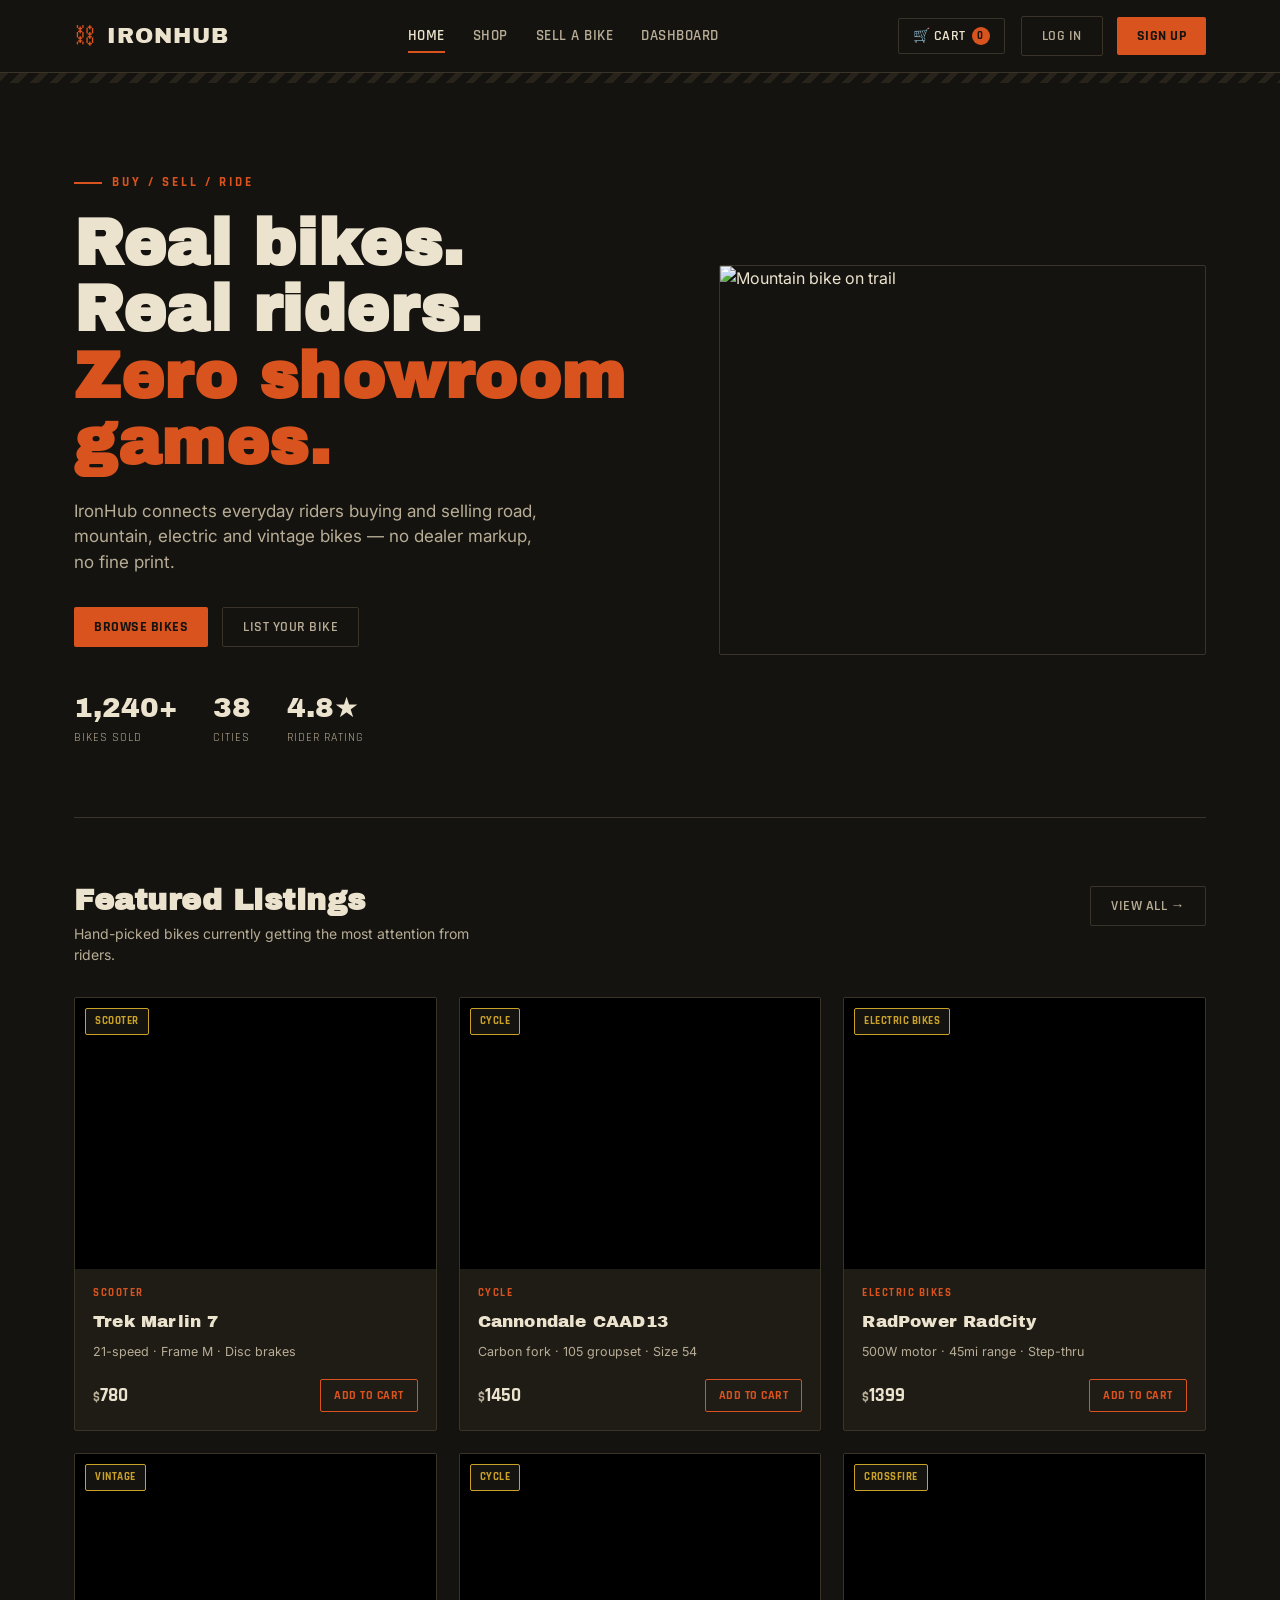
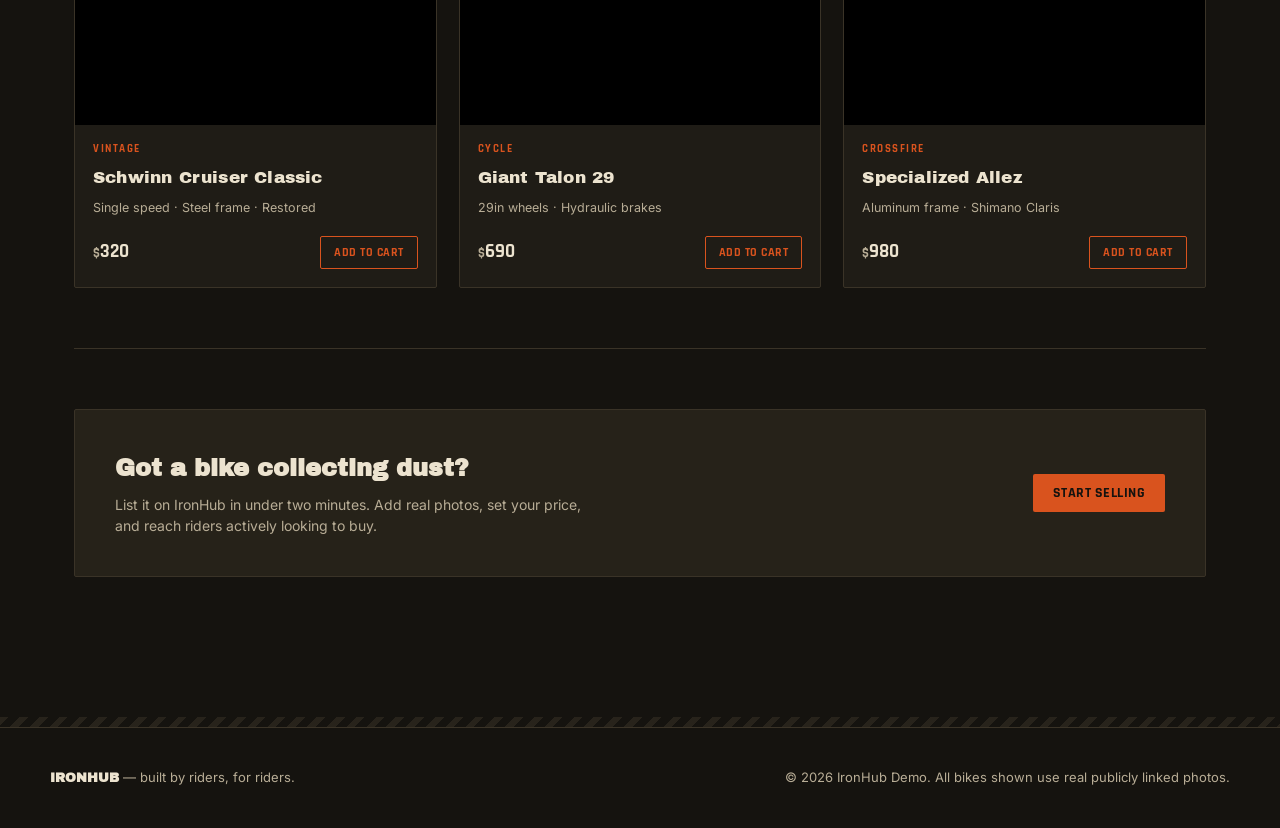
==== commit 68c7fdf0: "code updated" ====
--- a/index.html
+++ b/index.html
@@ -99,20 +99,24 @@
             <div class="field">
               <label>Category</label>
               <select id="sellCategory">
-                <option>Mountain</option>
-                <option>Road</option>
-                <option>Electric</option>
+                <option>Cycle</option>
+                <option>Scooter</option>
+                <option>Electric Bikes</option>
                 <option>Vintage</option>
-                <option>Kids</option>
+                <option>Harley-Davidson</option>
+                <option>BMW</option>
+                <option>Kawasaki</option>
                 <option>Yamaha</option>
                 <option>KTM</option>
+                <option>Suzuki</option>
+                <option>CrossFire</option>
                 <option>Honda</option>
                 <option>Bajaj</option>
                 <option>Royal Enfield</option>
                 <option>Triumph</option>
                 <option>Benelli</option>
                 <option>Ducati</option>
-                <option>Italian Bike</option>
+                <option>CFMOTO</option>
               </select>
             </div>
             <div class="field">
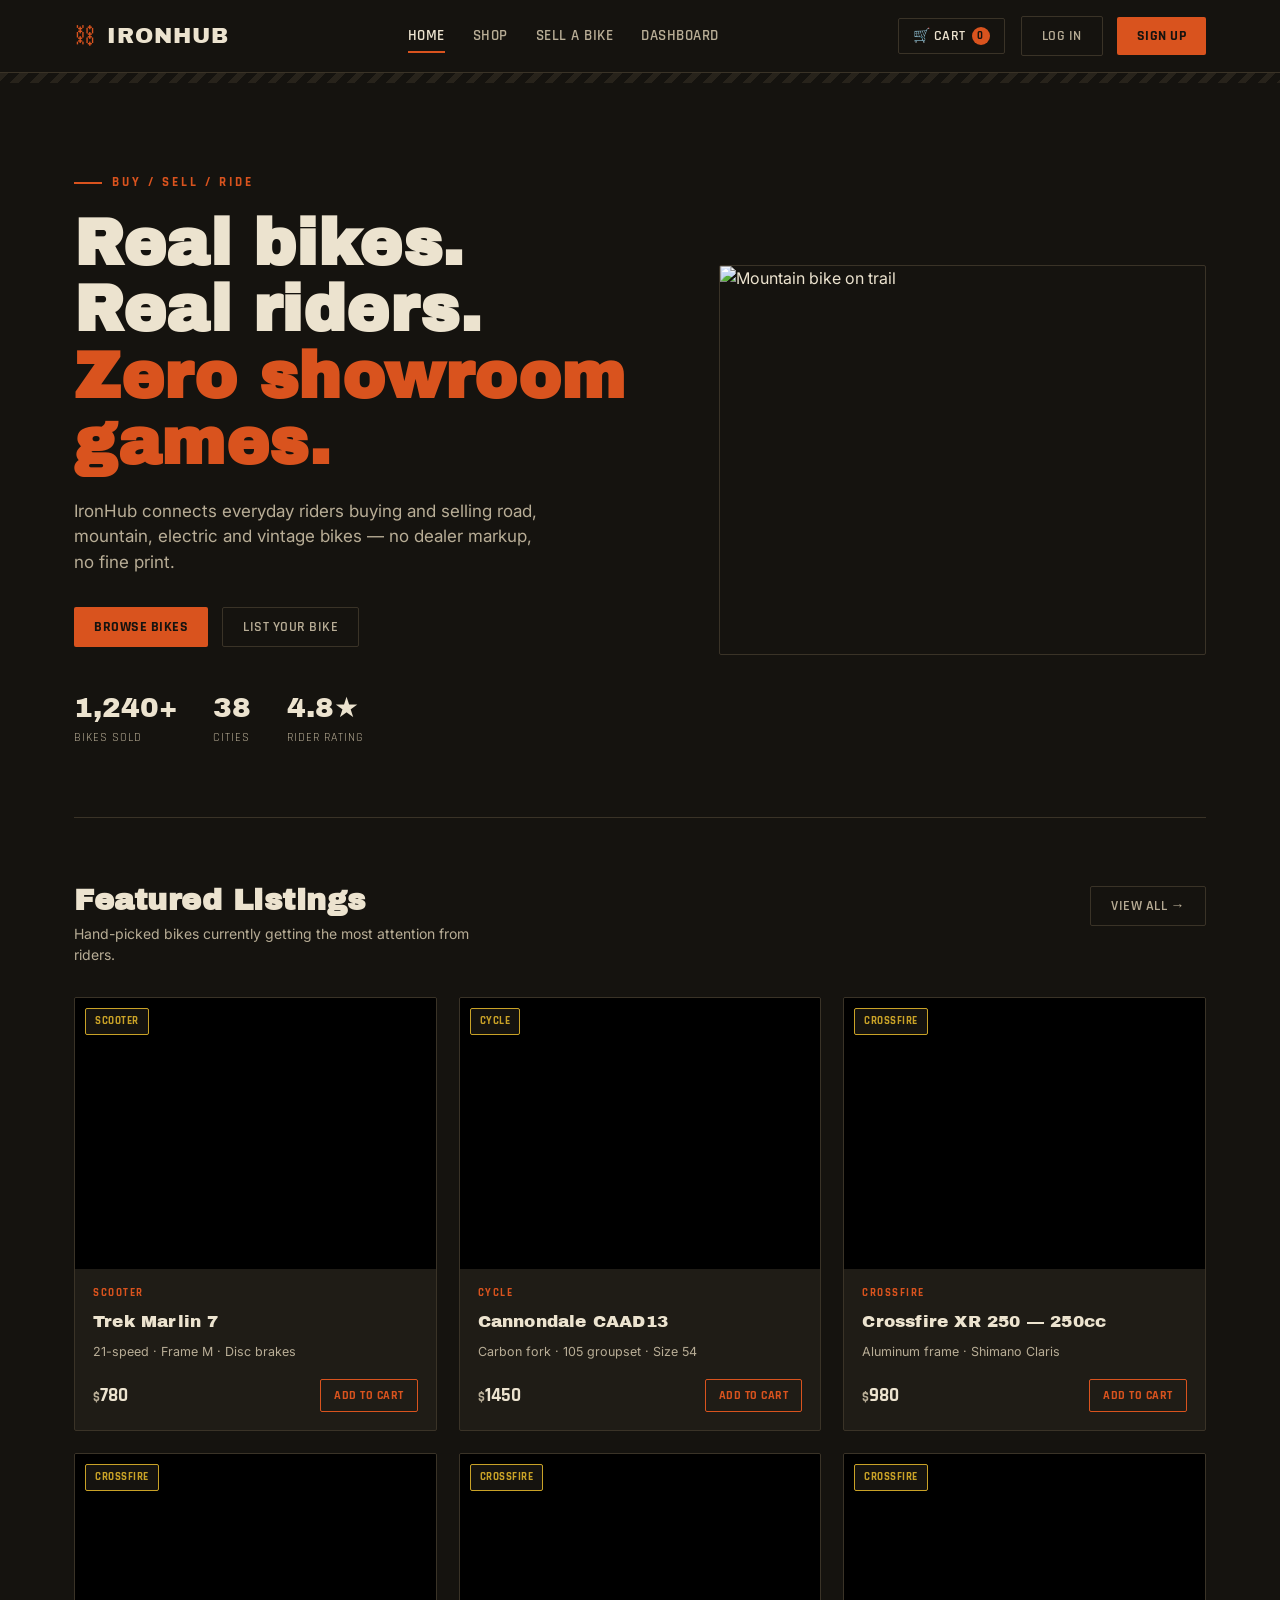
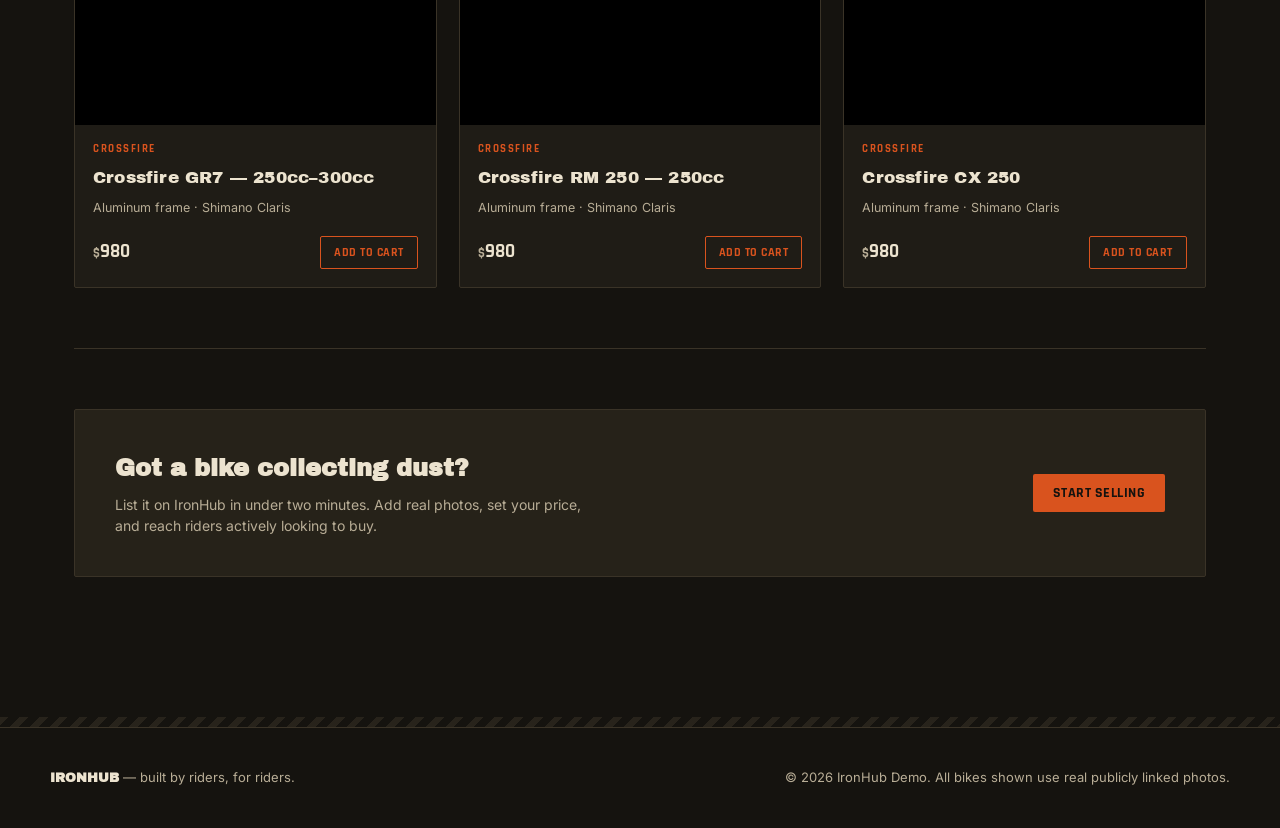
==== commit 618b77b7: "code edited" ====
--- a/index.html
+++ b/index.html
@@ -231,9 +231,9 @@
         <div class="summary-card">
           <h3 style="font-family:var(--font-display);font-size:18px;margin-bottom:14px;">Payment Method</h3>
           <div class="pay-methods">
-            <button class="pay-method active" data-method="card" onclick="setPayMethod('card')">Card</button>
-            <button class="pay-method" data-method="upi" onclick="setPayMethod('upi')">UPI</button>
-            <button class="pay-method" data-method="cod" onclick="setPayMethod('cod')">Cash on Delivery</button>
+            <button class="pay-method active" data-method="eSewa" onclick="setPayMethod('eSewa')">eSewa</button>
+            <button class="pay-method" data-method="Khalti" onclick="setPayMethod('Khalti')">Khalti</button>
+            <button class="pay-method" data-method="Cash" onclick="setPayMethod('cod')">Cash on Delivery</button>
           </div>
 
           <div id="payCardFields">
@@ -246,7 +246,7 @@
             <div class="field-row">
               <div class="field"><label>Card Holder Name</label><input type="text" id="cardName" placeholder="Name on card"></div>
             </div>
-            <div class="field-row">
+            <div class="field-row"> 
               <div class="field"><label>Expiry</label><input type="text" id="cardExpiry" placeholder="MM/YY" maxlength="5"></div>
               <div class="field"><label>CVV</label><input type="password" id="cardCvv" placeholder="•••" maxlength="3"></div>
             </div>
